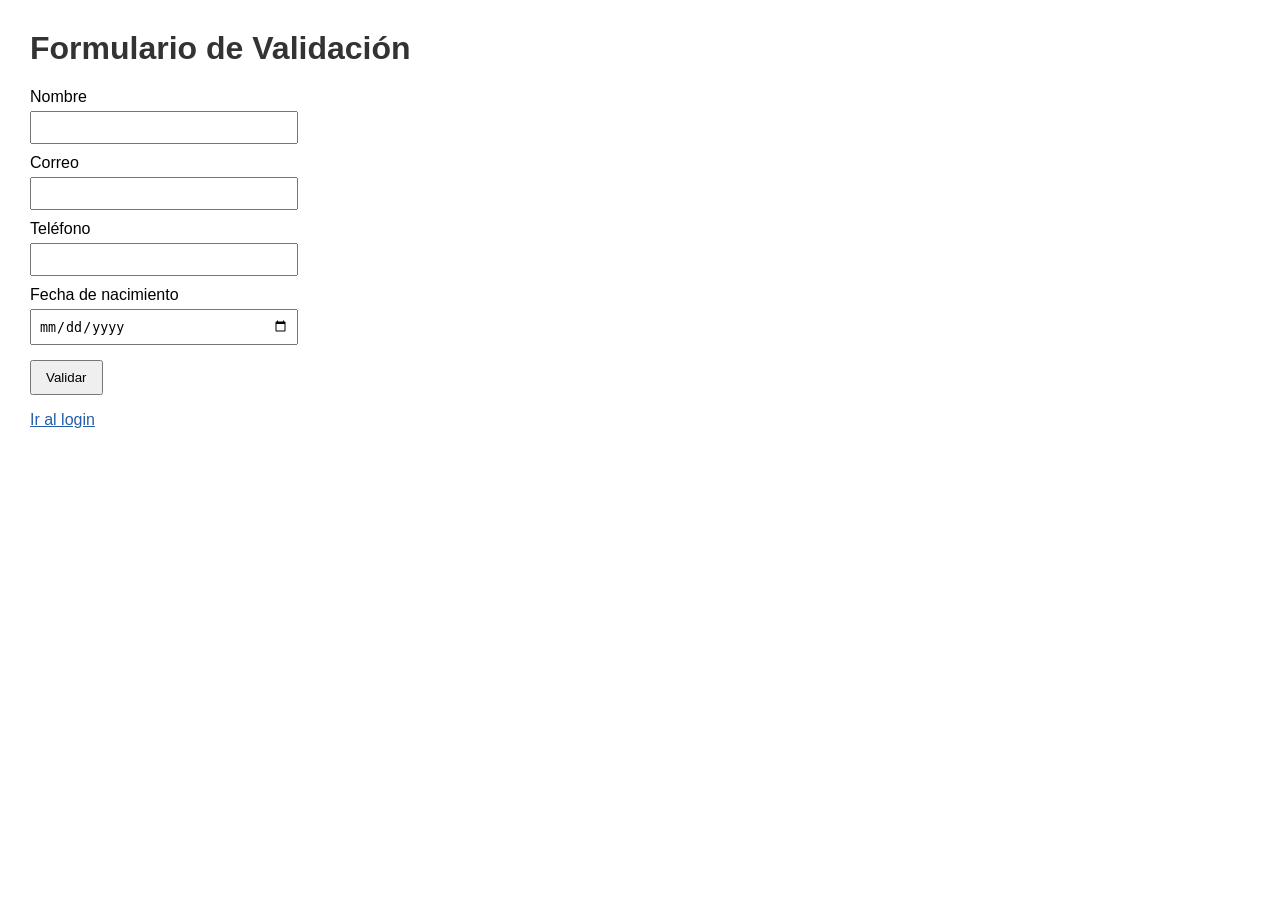
==== index.html @ f2a981bf "Add files via upload" ====
<!DOCTYPE html>
<html lang="es">

<head>
    <meta charset="UTF-8">
    <meta name="viewport" content="width=device-width, initial-scale=1.0">
    <title>Utileria JS</title>
    <link rel="stylesheet" href="css/styles.css">
    <script src="js/utileria.js"></script>
</head>

<body>
    <h1>Formulario de Validación</h1>

    <form onsubmit="return validarFormulario()">
        <label>Nombre</label>
        <input type="text" id="nombre">
        <br>

        <label>Correo</label>
        <input type="text" id="correo">
        <br>

        <label>Teléfono</label>
        <input type="text" id="numero">
        <br>

        <label>Fecha de nacimiento</label>
        <input type="date" id="fechaNacimiento">
        <br>

        <button type="submit">Validar</button>
    </form>

    <p id="resultado"></p>

    <div id="modal" class="modal">
        <div class="modal-contenido">
            <h2>Edad calculada</h2>
            <p id="edadCalculada"></p>
            <button onclick="cerrarModal()">Cerrar</button>
        </div>
    </div>

    <p><a href="login.html">Ir al login</a></p>
</body>

</html>
---- css/styles.css ----
body {
    font-family: Arial, sans-serif;
    margin: 30px;
}

h1 {
    color: #333333;
}

label {
    display: block;
    margin-top: 10px;
}

input {
    padding: 7px;
    width: 250px;
    margin-top: 5px;
}

button {
    margin-top: 15px;
    padding: 8px 14px;
}

a {
    color: #245ea8;
}

.modal {
    display: none;
    position: fixed;
    top: 0;
    left: 0;
    width: 100%;
    height: 100%;
    background-color: rgba(0, 0, 0, 0.4);
}

.modal-contenido {
    background-color: white;
    width: 300px;
    margin: 150px auto;
    padding: 20px;
    text-align: center;
}
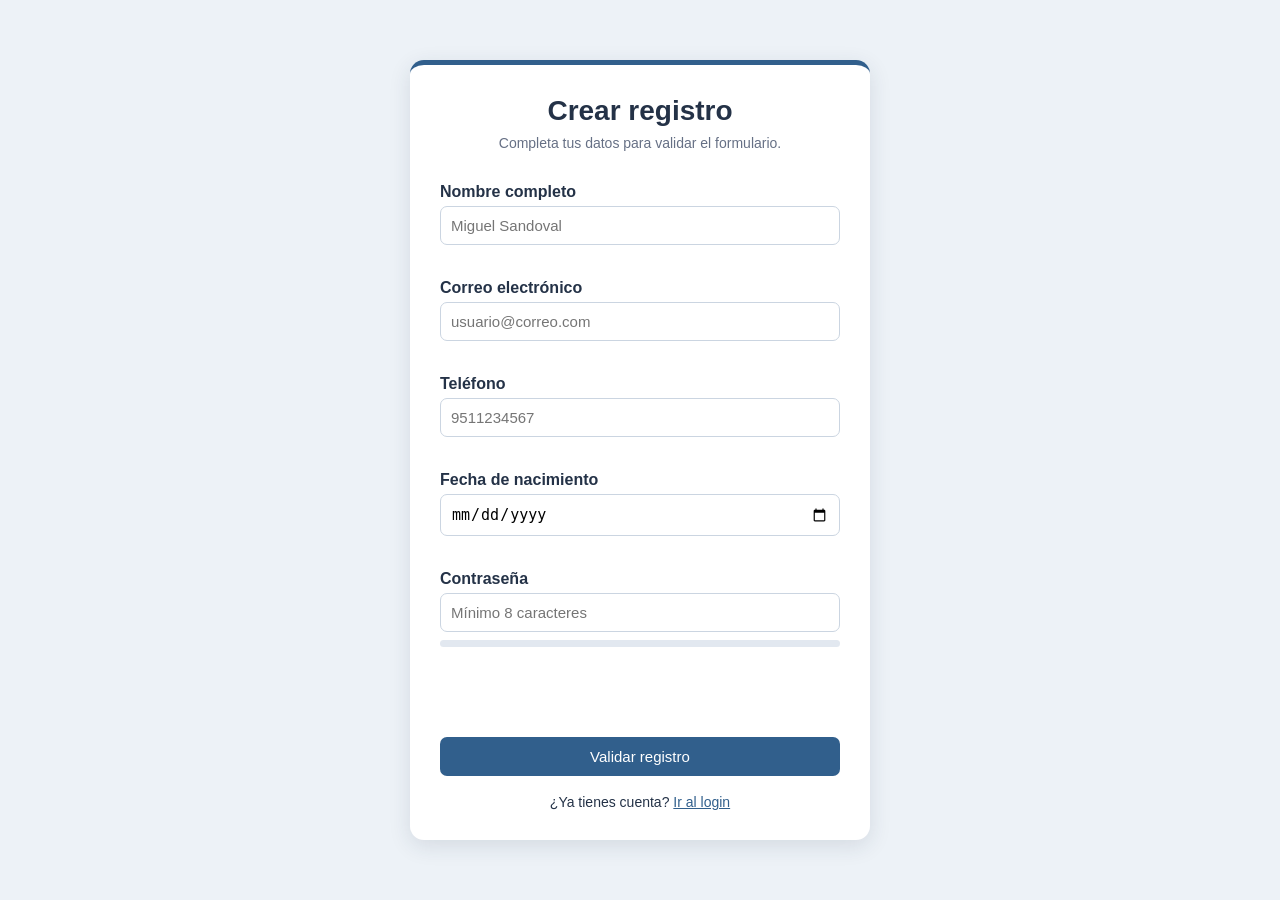
==== commit 27881ba5: "Add files via upload" ====
--- a/index.html
+++ b/index.html
@@ -1,48 +1,58 @@
 <!DOCTYPE html>
 <html lang="es">
-
 <head>
     <meta charset="UTF-8">
     <meta name="viewport" content="width=device-width, initial-scale=1.0">
-    <title>Utileria JS</title>
+    <title>Registro - Utilería JS</title>
     <link rel="stylesheet" href="css/styles.css">
     <script src="js/utileria.js"></script>
+    <script src="js/index.js" defer></script>
 </head>
+<body>
+    <main class="tarjeta">
+        <div class="encabezado">
+            <h1>Crear registro</h1>
+            <p>Completa tus datos para validar el formulario.</p>
+        </div>
 
-<body>
-    <h1>Formulario de Validación</h1>
+        <form id="formRegistro" novalidate>
+            <label for="nombre">Nombre completo</label>
+            <input type="text" id="nombre" placeholder="Miguel Sandoval">
+            <span id="errorNombre" class="error"></span>
 
-    <form onsubmit="return validarFormulario()">
-        <label>Nombre</label>
-        <input type="text" id="nombre">
-        <br>
+            <label for="correo">Correo electrónico</label>
+            <input type="email" id="correo" placeholder="usuario@correo.com">
+            <span id="errorCorreo" class="error"></span>
 
-        <label>Correo</label>
-        <input type="text" id="correo">
-        <br>
+            <label for="telefono">Teléfono</label>
+            <input type="text" id="telefono" maxlength="10" placeholder="9511234567">
+            <span id="errorTelefono" class="error"></span>
 
-        <label>Teléfono</label>
-        <input type="text" id="numero">
-        <br>
+            <label for="fechaNacimiento">Fecha de nacimiento</label>
+            <input type="date" id="fechaNacimiento">
+            <span id="errorFecha" class="error"></span>
 
-        <label>Fecha de nacimiento</label>
-        <input type="date" id="fechaNacimiento">
-        <br>
+            <label for="password">Contraseña</label>
+            <input type="password" id="password" placeholder="Mínimo 8 caracteres">
+            <div class="barra-fondo">
+                <div id="barraPassword" class="barra-nivel"></div>
+            </div>
+            <span id="fortalezaPassword" class="fortaleza"></span>
+            <span id="errorPassword" class="error"></span>
 
-        <button type="submit">Validar</button>
-    </form>
+            <p id="mensajeRegistro" class="mensaje"></p>
 
-    <p id="resultado"></p>
+            <button type="submit">Validar registro</button>
+        </form>
 
-    <div id="modal" class="modal">
-        <div class="modal-contenido">
-            <h2>Edad calculada</h2>
-            <p id="edadCalculada"></p>
-            <button onclick="cerrarModal()">Cerrar</button>
-        </div>
-    </div>
+        <p class="enlace">¿Ya tienes cuenta? <a href="login.html">Ir al login</a></p>
+    </main>
 
-    <p><a href="login.html">Ir al login</a></p>
+    <dialog id="modalEdad">
+        <h2 id="tituloModal">Resultado</h2>
+        <p>Edad calculada: <strong id="edadResultado"></strong></p>
+        <p id="estadoEdad"></p>
+        <button type="button" id="cerrarModal">Cerrar</button>
+    </dialog>
 </body>
-
-</html>+</html>
--- a/css/styles.css
+++ b/css/styles.css
@@ -1,46 +1,203 @@
+:root {
+    --fondo: #edf2f7;
+    --tarjeta: #ffffff;
+    --texto: #243247;
+    --secundario: #667085;
+    --primario: #315f8c;
+    --primario-hover: #244b70;
+    --borde: #cbd5e1;
+    --error: #c62828;
+    --exito: #1f7a4d;
+    --debil: #c62828;
+    --media: #d97706;
+    --fuerte: #1f7a4d;
+}
+
+* {
+    box-sizing: border-box;
+}
+
 body {
-    font-family: Arial, sans-serif;
-    margin: 30px;
-}
-
-h1 {
-    color: #333333;
+    margin: 0;
+    min-height: 100vh;
+    display: flex;
+    justify-content: center;
+    align-items: center;
+    padding: 30px 16px;
+    font-family: Arial, Helvetica, sans-serif;
+    background-color: var(--fondo);
+    color: var(--texto);
+}
+
+.tarjeta {
+    width: 100%;
+    max-width: 460px;
+    background-color: var(--tarjeta);
+    border-radius: 14px;
+    padding: 30px;
+    box-shadow: 0 6px 22px rgba(36, 50, 71, 0.12);
+    border-top: 5px solid var(--primario);
+}
+
+.encabezado {
+    text-align: center;
+    margin-bottom: 20px;
+}
+
+.encabezado h1 {
+    margin: 0 0 8px;
+    font-size: 28px;
+}
+
+.encabezado p {
+    margin: 0;
+    color: var(--secundario);
+    font-size: 14px;
+}
+
+form {
+    display: flex;
+    flex-direction: column;
 }
 
 label {
-    display: block;
-    margin-top: 10px;
+    margin-top: 12px;
+    margin-bottom: 5px;
+    font-weight: bold;
 }
 
 input {
-    padding: 7px;
-    width: 250px;
-    margin-top: 5px;
+    width: 100%;
+    padding: 10px;
+    border: 1px solid var(--borde);
+    border-radius: 7px;
+    font-size: 15px;
+}
+
+input:focus {
+    outline: none;
+    border-color: var(--primario);
+    box-shadow: 0 0 0 2px rgba(49, 95, 140, 0.12);
+}
+
+.error {
+    min-height: 18px;
+    margin-top: 4px;
+    color: var(--error);
+    font-size: 13px;
 }
 
 button {
     margin-top: 15px;
-    padding: 8px 14px;
+    padding: 11px;
+    border: none;
+    border-radius: 7px;
+    background-color: var(--primario);
+    color: white;
+    font-size: 15px;
+    cursor: pointer;
+}
+
+button:hover {
+    background-color: var(--primario-hover);
+}
+
+.enlace {
+    margin: 18px 0 0;
+    text-align: center;
+    font-size: 14px;
 }
 
 a {
-    color: #245ea8;
-}
-
-.modal {
-    display: none;
-    position: fixed;
-    top: 0;
-    left: 0;
+    color: var(--primario);
+}
+
+.mensaje {
+    min-height: 20px;
+    margin: 10px 0 0;
+    font-weight: bold;
+    text-align: center;
+}
+
+.mensaje.error-general {
+    color: var(--error);
+}
+
+.mensaje.exito {
+    color: var(--exito);
+}
+
+.barra-fondo {
+    height: 7px;
+    margin-top: 8px;
+    overflow: hidden;
+    border-radius: 5px;
+    background-color: #e2e8f0;
+}
+
+.barra-nivel {
+    width: 0;
+    height: 100%;
+    transition: width 0.2s;
+}
+
+.barra-nivel.debil {
+    width: 33%;
+    background-color: var(--debil);
+}
+
+.barra-nivel.media {
+    width: 66%;
+    background-color: var(--media);
+}
+
+.barra-nivel.fuerte {
     width: 100%;
-    height: 100%;
-    background-color: rgba(0, 0, 0, 0.4);
-}
-
-.modal-contenido {
-    background-color: white;
-    width: 300px;
-    margin: 150px auto;
-    padding: 20px;
-    text-align: center;
-}
+    background-color: var(--fuerte);
+}
+
+.fortaleza {
+    min-height: 18px;
+    margin-top: 5px;
+    font-size: 13px;
+    font-weight: bold;
+}
+
+.fortaleza.debil {
+    color: var(--debil);
+}
+
+.fortaleza.media {
+    color: var(--media);
+}
+
+.fortaleza.fuerte {
+    color: var(--fuerte);
+}
+
+dialog {
+    width: 90%;
+    max-width: 360px;
+    border: none;
+    border-radius: 14px;
+    padding: 26px;
+    text-align: center;
+    color: var(--texto);
+    box-shadow: 0 10px 30px rgba(0, 0, 0, 0.25);
+}
+
+dialog::backdrop {
+    background-color: rgba(25, 35, 50, 0.55);
+}
+
+dialog h2 {
+    margin-top: 0;
+}
+
+dialog p {
+    line-height: 1.5;
+}
+
+.login {
+    max-width: 420px;
+}
